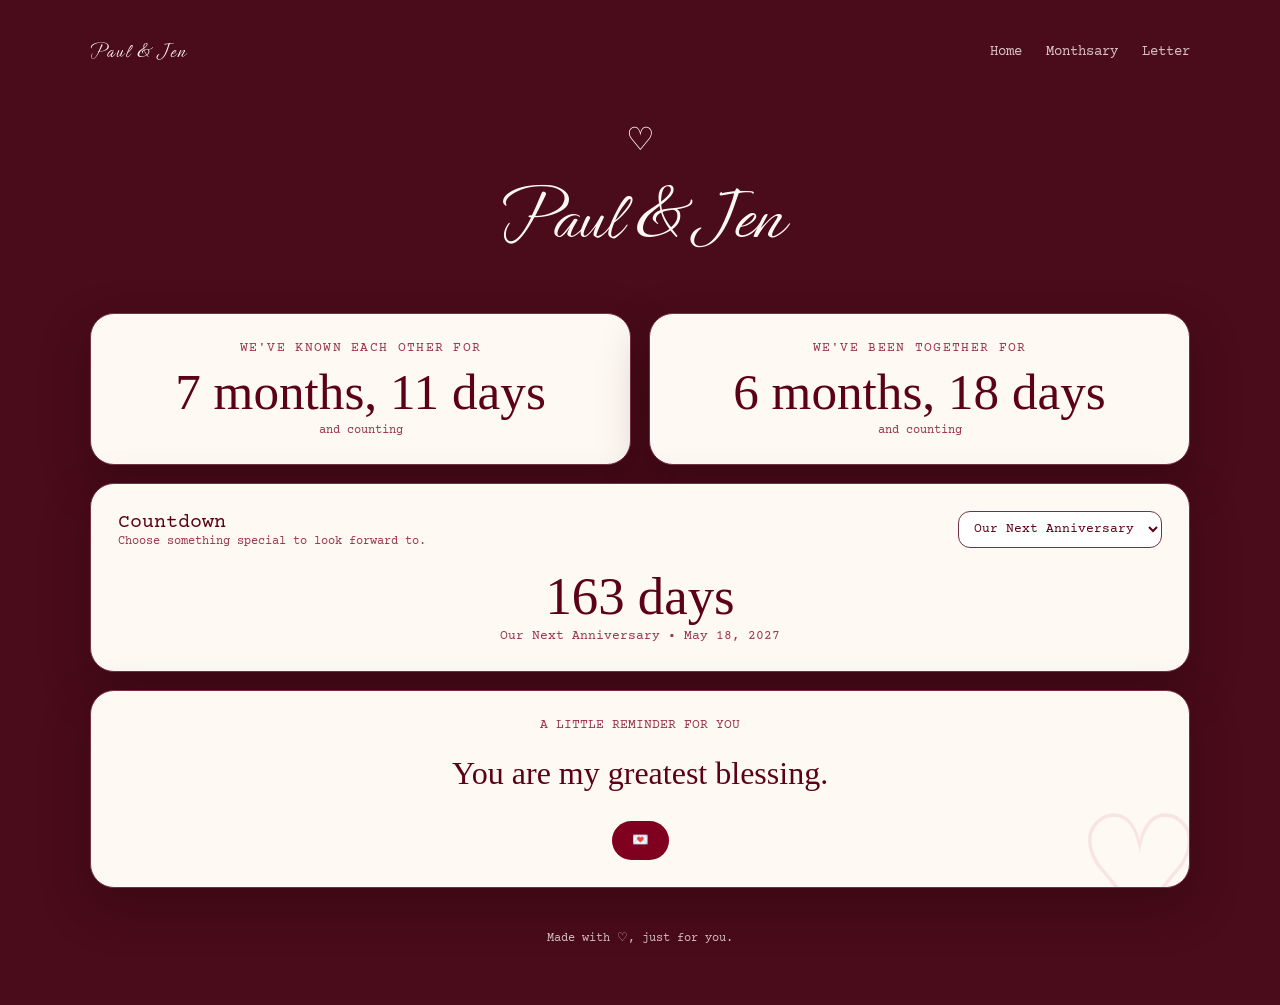
==== index.html @ 568841b8 "initial" ====
<!DOCTYPE html>
<html lang="en">
<head>
  <meta charset="UTF-8">
  <meta name="viewport" content="width=device-width, initial-scale=1.0">
  <title>Our Little World ♡</title>
  <link rel="stylesheet" href="css/styles.css">
  <link rel="preconnect" href="https://fonts.googleapis.com">
<link rel="preconnect" href="https://fonts.gstatic.com" crossorigin>
<link href="https://fonts.googleapis.com/css2?family=Courier+Prime:wght@400;700&family=Ephesis&display=swap" rel="stylesheet">
</head>

<body>
  <main class="page">
    <nav>
      <div class="logo">Paul & Jen</div>   
      <div class="nav-links">
        <a href="index.html">Home</a>
        <a href="monthsary.html">Monthsary</a>
        <a href="letter.html">Letter</a>
      </div>
    </nav>

    <section class="hero">
      <div class="heart">♡</div>
      <h1>Paul & Jen</h1>
    </section>

    <section class="counters">
      <div class="card counter-card">
        <div class="counter-label">We've known each other for</div>
        <div class="number" id="knownDuration">0 days</div>
        <div class="date-label">and counting</div>
    </div>

    <div class="card counter-card">
        <div class="counter-label">We've been together for</div>
        <div class="number" id="togetherDuration">0 days</div>
        <div class="date-label">and counting</div>
    </div>
    </section>

    <section class="card countdown">
      <div class="countdown-top">
        <div>
          <div class="section-title" style="margin:0;">Countdown</div>
          <div class="date-label">Choose something special to look forward to.</div>
        </div>
        <select id="countdownSelect"></select>
      </div>

      <div class="counter-card">
        <div class="countdown-number" id="countdownDays">0</div>
        <div class="countdown-event" id="countdownEvent"></div>
      </div>
    </section>

    <section class="card message-card">
      <div class="message-content">
        <div class="message-title">A LITTLE REMINDER FOR YOU</div>
        <p id="message"></p>
        <button onclick="newMessage()">💌</button>
      </div>
    </section>

    <footer>
      Made with ♡, just for you.
    </footer>
  </main>

  <script>
  /*
  ============================================
  PERSONALIZE THESE DATES
  ============================================
  Format: YYYY-MM-DD
  */

  const knownEachOtherDate = "2026-04-25";
  const relationshipStartDate = "2026-05-18";


  /*
  ============================================
  COUNTDOWN EVENTS
  ============================================
  */

  const countdownEvents = [
    {
      name: "Our Next Anniversary",
      date: "2027-05-18"
    },
    {
      name: "Our Next Monthsary",
      date: "2026-08-18"
    },
  ];


  /*
  ============================================
  YOUR PERSONAL MESSAGES
  ============================================
  */

  const messages = [
    "I'm so grateful I met you.",

    "I love you always.",

    "I will always choose you and I will always choose to love you.",

    "You are my greatest blessing.",

    "You make everything better.",

    "I love you just the way you are.",

    "I am always proud of you.",

    "Loving you is the easiest thing to do.",

    "You deserve all the good things this world has to offer."
  ];


  /*
  ============================================
  DATE FUNCTIONS
  ============================================
  */

  function parseDate(dateString) {

    const [year, month, day] =
      dateString.split("-").map(Number);

    return new Date(
      year,
      month - 1,
      day
    );
  }


  /*
  ============================================
  RELATIONSHIP DURATION
  ============================================
  */

  function calculateDuration(startDate) {

    const today = new Date();

    let years =
      today.getFullYear() -
      startDate.getFullYear();

    let months =
      today.getMonth() -
      startDate.getMonth();

    let days =
      today.getDate() -
      startDate.getDate();


    // Borrow days from previous month
    if (days < 0) {

      months--;

      const previousMonth =
        new Date(
          today.getFullYear(),
          today.getMonth(),
          0
        );

      days += previousMonth.getDate();
    }


    // Borrow a year
    if (months < 0) {

      years--;

      months += 12;
    }


    return {
      years,
      months,
      days
    };
  }


  function formatDuration(duration) {

    const parts = [];


    if (duration.years > 0) {

      parts.push(
        `${duration.years} ${
          duration.years === 1
            ? "year"
            : "years"
        }`
      );
    }


    if (duration.months > 0) {

      parts.push(
        `${duration.months} ${
          duration.months === 1
            ? "month"
            : "months"
        }`
      );
    }


    if (
      duration.days > 0 ||
      parts.length === 0
    ) {

      parts.push(
        `${duration.days} ${
          duration.days === 1
            ? "day"
            : "days"
        }`
      );
    }


    return parts.join(", ");
  }


  function updateRelationshipCounters() {

    const knownDuration =
      calculateDuration(
        parseDate(
          knownEachOtherDate
        )
      );


    const togetherDuration =
      calculateDuration(
        parseDate(
          relationshipStartDate
        )
      );


    document.getElementById(
      "knownDuration"
    ).textContent =
      formatDuration(
        knownDuration
      );


    document.getElementById(
      "togetherDuration"
    ).textContent =
      formatDuration(
        togetherDuration
      );
  }


  /*
  ============================================
  COUNTDOWN
  ============================================
  */

  function getDaysUntil(targetDate) {

    const now = new Date();

    // Remove time from today's date
    const today = new Date(
      now.getFullYear(),
      now.getMonth(),
      now.getDate()
    );


    const target = new Date(
      targetDate.getFullYear(),
      targetDate.getMonth(),
      targetDate.getDate()
    );


    const difference =
      target.getTime() -
      today.getTime();


    return Math.ceil(
      difference /
      (1000 * 60 * 60 * 24)
    );
  }


  function setupCountdowns() {

    const select =
      document.getElementById(
        "countdownSelect"
      );


    // Clear existing options
    select.innerHTML = "";


    countdownEvents.forEach(
      (event, index) => {

        const option =
          document.createElement(
            "option"
          );


        option.value = index;

        option.textContent =
          event.name;


        select.appendChild(
          option
        );
      }
    );


    select.addEventListener(
      "change",
      updateCountdown
    );


    updateCountdown();
  }


  function updateCountdown() {

    const select =
      document.getElementById(
        "countdownSelect"
      );


    const event =
      countdownEvents[
        Number(select.value)
      ];


    if (!event) return;


    const targetDate =
      parseDate(event.date);


    const days =
      getDaysUntil(targetDate);


    const countdownNumber =
      document.getElementById(
        "countdownDays"
      );


    const countdownEvent =
      document.getElementById(
        "countdownEvent"
      );


    if (days < 0) {

      countdownNumber.textContent =
        "Passed";


    } else if (days === 0) {

      countdownNumber.textContent =
        "Today ♡";


    } else {

      countdownNumber.textContent =
        `${days} ${
          days === 1
            ? "day"
            : "days"
        }`;
    }


    countdownEvent.textContent =
      `${event.name} • ${
        targetDate.toLocaleDateString(
          undefined,
          {
            year: "numeric",
            month: "long",
            day: "numeric"
          }
        )
      }`;
  }


  /*
  ============================================
  RANDOM MESSAGES
  ============================================
  */

  let lastMessageIndex = -1;


  function newMessage() {

    if (!messages.length) {

      document.getElementById(
        "message"
      ).textContent =
        "I love you. ♡";

      return;
    }


    let index;


    do {

      index =
        Math.floor(
          Math.random() *
          messages.length
        );

    } while (
      messages.length > 1 &&
      index === lastMessageIndex
    );


    lastMessageIndex = index;


    document.getElementById(
      "message"
    ).textContent =
      messages[index];
  }


  /*
  ============================================
  INITIALIZE EVERYTHING
  ============================================
  */

  updateRelationshipCounters();

  setupCountdowns();

  // IMPORTANT:
  // Show a message immediately when page loads
  newMessage();


  /*
  ============================================
  AUTO UPDATE
  ============================================
  */

  setInterval(
    function () {

      updateRelationshipCounters();

      updateCountdown();

    },
    60000
  );

</script>
</body>
</html>
---- css/styles.css ----
:root {
    /* =========================================
       MAIN BACKGROUND
       ========================================= */

    --bg: #4A0B1A;
    --bg-dark: #320711;


    /* =========================================
       CARDS / CONTENT
       ========================================= */

    --card: #FFF9F3;
    --card-dark: #F1E6DE;


    /* =========================================
       TEXT
       ========================================= */

    --text: #FFF9F3;
    --text-dark: #32191E;

    --muted: #D8C2C4;
    --muted-dark: #765A60;


    /* =========================================
       BURGUNDY
       ========================================= */

    --accent: #800020;
    --accent-dark: #5C0017;
    --accent-light: #9A344C;


    /* =========================================
       SUBTLE ROMANTIC ACCENTS
       ========================================= */

    --soft: #641326;
    --rose: #B9878D;
    --cream: #FFF9F3;
    --wine-soft: #7A2438;


    /* =========================================
       BORDERS
       ========================================= */

    --border: #743044;
    --border-dark: #8B4657;
    --border-light: #E0D0C8;


    /* =========================================
       SHADOW
       ========================================= */

    --shadow:
        0 18px 50px rgba(25, 0, 8, 0.30);
}

    * { box-sizing: border-box; }

    body {
      margin: 0;
      min-height: 100vh;
      font-family: Georgia, "Times New Roman", serif;
      color: var(--text);
      background:

        var(--bg);
    }

    .page {
      width: min(1100px, 92%);
      margin: auto;
      padding: 38px 0 60px;
    }

    nav {
      display: flex;
      align-items: center;
      justify-content: space-between;
      margin-bottom: 55px;
    }

    .logo {
      font-size: 1.3rem;
      letter-spacing: 2px;
      font-family: "Ephesis", cursive;
    }

    .nav-links {
      display: flex;
      gap: 24px;
      font-family: "Courier Prime", monospace;
      font-size: .88rem;
    }

    .nav-links a {
      color: var(--muted);
      text-decoration: none;
    }

    .hero {
      text-align: center;
      margin-bottom: 45px;
    }

    .heart {
      font-size: 2rem;
      animation: float 3s ease-in-out infinite;
    }

    @keyframes float {
      50% { transform: translateY(-7px); }
    }

    h1 {
    
      font-size: clamp(2.4rem, 6vw, 5rem);
      font-weight: normal;
      margin: 10px 0;
      font-family: "Ephesis", cursive;
    }

    .subtitle {
      color: var(--accent-light);
      font-family: "Courier Prime", monospace;
      font-size: .95rem;
    }

    .section-title {
        color: var(--accent-dark);
      font-size: 1.25rem;
      margin: 0 0 15px;
      font-family: "Courier Prime", monospace;
    }

    .counters {
      display: grid;
      grid-template-columns: repeat(2, 1fr);
      gap: 18px;
    }

    .card {
      background: var(--card);
      border: 1px solid var(--border);
      border-radius: 24px;
      padding: 27px;
      box-shadow: var(--shadow);
      backdrop-filter: blur(8px);
    }

    .counter-card {
      text-align: center;
    }

    .counter-icon {
      font-size: 1.4rem;
      margin-bottom: 8px;
    }

    .counter-label {
      color: var(--accent-light);
      font-family: "Courier Prime", monospace;
      font-size: .82rem;
      text-transform: uppercase;
      letter-spacing: 1.3px;
    }

    .number {
      font-size: clamp(2rem, 4vw, 3.8rem);
      margin: 7px 0 2px;
      color: var(--accent-dark);
    }

    .date-label {
      color: var(--accent-light);
      font-family: "Courier Prime", monospace;
      font-size: .78rem;
    }

    .countdown {
      margin-top: 18px;
    }

    .countdown-top {
      display: flex;
      align-items: center;
      justify-content: space-between;
      gap: 12px;
    }

    select, input {
      border: 1px solid var(--border);
      border-radius: 12px;
      background: white;
      color: var(--accent-dark);
      padding: 9px 11px;
      font-family: "Courier Prime", monospace;
      outline: none;
    }

    .countdown-number {
      font-size: 3.3rem;
      color: var(--accent-dark);
      margin: 18px 0 2px;
    }

    .countdown-event {
      font-family: "Courier Prime", monospace;
      color: var(--accent-light);
      font-size: .84rem;
    }

    .message-card {
      margin-top: 18px;
      text-align: center;
      position: relative;
      overflow: hidden;
    }

    .message-card::before {
      content: "♡";
      position: absolute;
      font-size: 9rem;
      color: #f9e4e4;
      right: -15px;
      bottom: -65px;
      z-index: 0;
    }

    .message-content { position: relative; z-index: 1; }

    .message-title {
      font-size: .82rem;
      margin-bottom: 13px;
      color: var(--accent-light);
      font-family: "Courier Prime", monospace;
    }

    #message {
      max-width: 720px;
      margin: auto;
      line-height: 1.8;
      font-size: 2rem;
      min-height: 55px;
      color: var(--accent-dark);
      font-family: Georgia, "Times New Roman", serif;
    }

    button {
      margin-top: 18px;
      border: 0;
      border-radius: 999px;
      padding: 11px 20px;
      background: var(--accent);
      color: white;
      cursor: pointer;
      font-family: "Courier Prime", monospace;
      transition: .2s ease;
    }

    button:hover {
      background: var(--muted);
      transform: translateY(-1px);
    }

    .coming-soon {
      margin-top: 18px;
      display: grid;
      grid-template-columns: 1fr 1fr;
      gap: 18px;
    }

    .feature {
      min-height: 180px;
      display: flex;
      flex-direction: column;
      justify-content: center;
      text-align: center;
    }

    .feature-icon {
      font-size: 2rem;
      margin-bottom: 9px;
    }

    .feature h3 {
      margin: 4px 0 8px;
      font-size: 1.25rem;
      font-weight: normal;
    }

    .feature p {
      margin: 0 auto;
      max-width: 330px;
      color: var(--accent-dark);
      line-height: 1.55;
      font-family: "Courier Prime", monospace;
      font-size: .82rem;
    }

    .badge {
      display: inline-block;
      margin: 13px auto 0;
      padding: 5px 10px;
      border-radius: 999px;
      background: var(--soft);
      color: var(--accent-dark);
      font-family: "Courier Prime", monospace;
      font-size: .7rem;
      text-transform: uppercase;
      letter-spacing: .8px;
    }

    footer {
      text-align: center;
      color: var(--muted);
      font-family: "Courier Prime", monospace;
      font-size: .75rem;
      margin-top: 42px;
    }

    @media (max-width: 700px) {
      nav { margin-bottom: 38px; }
      .nav-links { gap: 12px; font-size: .75rem; }
      .counters, .coming-soon { grid-template-columns: 1fr; }
      .card { padding: 22px; }
      .countdown-top { flex-direction: column; align-items: stretch; }
    }
    
    /* =========================================
   MONTHSARY PAGE
   ========================================= */

.monthsary-page {
    width: min(1100px, 92%);
    margin: auto;
    padding: 38px 0 60px;
}


/* =========================================
   HEADER
   ========================================= */

.monthsary-header {
    text-align: center;
    margin: 45px 0 55px;
}

.header-heart {
    font-size: 2rem;
    color: #800020;
    margin-bottom: 8px;
}

.monthsary-header h1 {
    font-size: clamp(2.4rem, 6vw, 5rem);
    font-weight: normal;
    margin: 0 0 12px;
    font-family: "Ephesis", cursive;
}

.monthsary-header p {
    color: var(--muted);
    font-family: "Courier Prime", monospace;
    font-size: .9rem;
}

.months-together {
    display: inline-block;

    margin-top: 18px;

    padding: 9px 16px;

    background: #f3dfe4;

    border-radius: 999px;

    color: #800020;

    font-family: "Courier Prime", monospace;

    font-size: .8rem;
}


/* =========================================
   ARCHIVE
   ========================================= */

.archive-heading {
    text-align: center;
    margin-bottom: 25px;
}

.archive-heading h2 {
    margin: 0 0 6px;
    font-size: 1.5rem;
    font-weight: normal;
    font-family: "Courier Prime", monospace;
}

.archive-heading p {
    margin: 0;

    color: var(--muted);

    font-family: "Courier Prime", monospace;

    font-size: .8rem;
}


/* =========================================
   MONTHSARY GRID
   ========================================= */

.monthsary-grid {

    display: grid;

    grid-template-columns:
        repeat(3, 1fr);

    gap: 20px;
}


/* =========================================
   PHOTO-FIRST MONTHSARY GRID
   ========================================= */

.monthsary-grid {
    display: grid;
    grid-template-columns: repeat(3, 1fr);
    gap: 18px;
}

.month-card {
    position: relative;
    aspect-ratio: 1 / 1;

    border: none;
    border-radius: 22px;

    overflow: hidden;

    cursor: pointer;

    background: #f3dfe4;

    box-shadow:
        0 15px 40px rgba(128, 0, 32, .10);

    transition:
        transform .25s ease,
        box-shadow .25s ease;
}

.month-card:hover {
    transform: translateY(-4px);

    box-shadow:
        0 20px 45px rgba(128, 0, 32, .16);
}


/* Photo */

.month-thumbnail {
    position: absolute;

    inset: 0;

    width: 100%;
    height: 100%;

    background: #f3dfe4;
}

.month-thumbnail img,
.month-thumbnail video {
    width: 100%;
    height: 100%;
    object-fit: cover;

    transition: transform .4s ease;
}

.month-card:hover .month-thumbnail img,
.month-card:hover .month-thumbnail video {
    transform: scale(1.05);
}
.month-card:hover
.month-thumbnail img {
    transform: scale(1.05);
}


/* Dark gradient at bottom */

.month-card::after {
    content: "";

    position: absolute;

    left: 0;
    right: 0;
    bottom: 0;

    height: 55%;

    background:
        linear-gradient(
            to top,
            rgba(0, 0, 0, .65),
            rgba(0, 0, 0, 0)
        );

    pointer-events: none;
}


/* Text over image */

.month-card-info {
    position: absolute;

    z-index: 2;

    left: 18px;
    right: 18px;
    bottom: 16px;

    padding: 0;

    color: white;
    font-family: "Courier Prime", monospace;
}

.month-number {
    color: rgba(255,255,255,.85);

    font-family: "Courier Prime", monospace;

    font-size: .68rem;

    text-transform: uppercase;

    letter-spacing: 1.4px;
}

.month-card h3 {
    margin: 4px 0 3px;

    color: white;

    font-size: 1.8rem;

    font-weight: normal;
    font-family: "Ephesis", cursive
}

.month-card-date {
    color: rgba(255,255,255,.78);

    font-family: "Courier Prime", monospace;

    font-size: .68rem;
}


/* =========================================
   MOBILE GRID
   ========================================= */

@media (max-width: 700px) {

    .monthsary-grid {
        grid-template-columns: repeat(2, 1fr);

        gap: 10px;
    }

    .month-card {
        border-radius: 16px;
    }

    .month-card-info {
        left: 12px;
        right: 12px;
        bottom: 12px;
    }

    .month-card h3 {
        font-size: .88rem;
    }

    .month-number {
        font-size: .58rem;
    }

    .month-card-date {
        font-size: .58rem;
    }
}


/* Very small screens */

@media (max-width: 360px) {

    .monthsary-grid {
        grid-template-columns: 1fr;
    }

}
/* =========================================
   VIEWER
   ========================================= */

.viewer-view {

    max-width: 850px;

    margin: auto;

}


.hidden {

    display: none !important;

}


.back-button {

    border: none;

    background: var(--muted);

    color: var(--accent-dark);

    font-family: "Courier Prime", monospace;

    cursor: pointer;

    padding: 10px 10px;

    font-size: .82rem;

}


.viewer {

    text-align: center;

    margin-top: 20px;

}


.viewer-info {

    margin-bottom: 25px;
    

}


.viewer-month {

    color: var(--muted);

    font-family: "Courier Prime", monospace;

    font-size: .7rem;

    letter-spacing: 1.5px;

    text-transform: uppercase;

}


.viewer-info h2 {

    font-size: clamp(
        1.7rem,
        5vw,
        2.5rem
    );

    font-weight: normal;

    margin: 7px 0;
    font-family: "Ephesis", cursive;

}


.viewer-date {

    color: var(--muted);

    font-family: "Courier Prime", monospace;

    font-size: .8rem;

}

/* =========================================
   LETTER / IMAGE
   ========================================= */

.photo-viewer > img#viewerPhoto {
    display: block;

    width: 100%;
    height: auto;

    /*
       Don't crop the letter.
    */
    object-fit: contain;

    /*
       Important:
       The image determines its own height.
    */
    max-height: none;

    background: var(--muted );

    user-select: none;

    -webkit-user-select: none;

    -webkit-user-drag: none;
}

/* =========================================
   PHOTO VIEWER
   ========================================= */


.photo-viewer {
    position: relative;

    width: 100%;
    max-width: 900px;

    margin: 0 auto;

    display: flex;
    align-items: center;
    justify-content: center;

    background: var(--card);

    border-radius: 20px;

    overflow: hidden;

    box-shadow:
        0 18px 50px rgba(20, 0, 8, 0.20);
}



.photo-viewer img,
.photo-viewer video {
    display: block;

    width: 100%;

    aspect-ratio: 4 / 3;

    object-fit: contain;

    background: #f7ecee;

    user-select: none;

    -webkit-user-drag: none;
}


/* Photo navigation buttons */


.photo-arrow {
    position: absolute;

    top: 50%;

    transform: translateY(-50%);

    z-index: 20;

    width: 44px;
    height: 44px;

    display: flex;
    align-items: center;
    justify-content: center;

    padding: 0;

    border: none;

    border-radius: 50%;

    background: rgba(255, 248, 242, 0.94);

    color: var(--accent);

    font-size: 30px;

    line-height: 1;

    cursor: pointer;

    box-shadow:
        0 6px 20px rgba(20, 0, 8, 0.18);

    transition:
        transform 0.2s ease,
        background 0.2s ease;
}


.photo-arrow.left {
    left: 14px;
}


.photo-arrow.right {
    right: 14px;
}


.photo-arrow:hover {
    transform:
        translateY(-50%)
        scale(1.08);

    background: #ffffff;
}


/* =========================================
   PHOTO DOTS
   ========================================= */

.photo-dots {

    display: flex;

    justify-content: center;

    gap: 7px;

    margin-top: 16px;

}


.photo-dot {

    width: 6px;

    height: 6px;

    border-radius: 50%;

    background: #d9b8c0;

    transition: .2s ease;

}


.photo-dot.active {

    width: 18px;

    border-radius: 999px;

    background: #800020;

}


/* =========================================
   MESSAGE
   ========================================= */

.viewer-message {

    max-width: 600px;

    margin: 35px auto;

    padding: 25px;

    position: relative;

    background: rgba(255,255,255,.7);

    border: 1px solid var(--border);

    border-radius: 20px;

}


.quote-mark {

    font-size: 3rem;

    line-height: .5;

    color: #800020;

}


.viewer-message p {

    margin: 12px 0 0;

    color: var(--accent-dark);

    line-height: 1.8;

    font-size: 1rem;
    font-family: 'Courier New', Courier, monospace;

}


/* =========================================
   MONTH NAVIGATION
   ========================================= */

.month-navigation {
    display: grid;

    grid-template-columns: 1fr auto 1fr;

    align-items: center;

    gap: 15px;

    max-width: 720px;

    margin: 30px auto 0;
}


.month-nav-button {
    display: flex;

    align-items: center;

    gap: 8px;

    margin: 0;

    padding: 10px 14px;

    background: transparent;

    color: var(--muted);

    border: 1px solid #e8cbd2;

    border-radius: 999px;

    font-family: "Courier Prime", monospace;

    font-size: .75rem;

    cursor: pointer;

    transition: .2s ease;
}


.month-nav-button:first-child {
    justify-self: start;
}


.month-nav-button:last-child {
    justify-self: end;
}


.month-nav-button:hover:not(:disabled) {
    background: #f3dfe4;
    color: var(--accent-dark);
    transform: translateY(-1px);
}


.month-nav-button:disabled {
    opacity: .35;
    color: var(--muted);
    cursor: not-allowed;
}


.nav-arrow {
    font-size: 1rem;
}


.month-position {
    color: var(--muted);

    font-family: "Courier Prime", monospace;

    font-size: .72rem;

    white-space: nowrap;
}


/* =========================================
   MOBILE
   ========================================= */

@media (max-width: 500px) {

    .month-navigation {
        grid-template-columns: 1fr 1fr;

        grid-template-areas:
            "position position"
            "previous next";

        gap: 12px;

        margin-top: 25px;
    }


    .month-position {
        grid-area: position;

        text-align: center;

        margin-bottom: 3px;
    }


    .month-nav-button:first-child {
        grid-area: previous;

        justify-self: stretch;

        justify-content: center;
    }


    .month-nav-button:last-child {
        grid-area: next;

        justify-self: stretch;

        justify-content: center;
    }

}


/* =========================================
   MOBILE
   ========================================= */

@media (max-width: 700px) {
    @media (max-width: 700px) {

    .photo-viewer {
        width: 100%;

        border-radius: 14px;
    }


    .photo-viewer > img#viewerPhoto {
        width: 100%;
        height: auto;

        /*
           No forced 4:5 ratio.
           A letter can be as tall as necessary.
        */
    }


    .memory-video video {
        width: 100%;
        height: auto;

        max-height: 75vh;
    }


    .photo-arrow {
        width: 36px;
        height: 36px;

        font-size: 25px;
    }


    .photo-arrow.left {
        left: 8px;
    }


    .photo-arrow.right {
        right: 8px;
    }

}
    .monthsary-page {

        width: 90%;

        padding-top:
            max(25px, env(safe-area-inset-top));

        padding-bottom:
            max(45px, env(safe-area-inset-bottom));

    }


    .navbar {

        margin-bottom: 30px;

    }


    .monthsary-header {

        margin:
            30px 0 40px;

    }


    .monthsary-grid {

        grid-template-columns:
            repeat(2, 1fr);

        gap: 12px;

    }


    .month-card {

        border-radius: 17px;

    }


    .month-card-info {

        padding: 13px;

    }


    .month-card h3 {

        font-size: .95rem;

    }


    .month-card-date {

        font-size: .65rem;

    }


    .photo-viewer {
    position: relative;

    width: 100%;

    max-width: 720px;

    margin: 0 auto;

    border-radius: 25px;

    overflow: hidden;

    background: #f7ecee;

    box-shadow:
        0 20px 60px rgba(128, 0, 32, .12);

    touch-action: pan-y;

    display: flex;
    align-items: center;
    justify-content: center;
}


.photo-viewer img,
.photo-viewer video {
    display: block;

    width: 100%;

    aspect-ratio: 4 / 3;

    object-fit: contain;

    background: #f7ecee;

    user-select: none;

    -webkit-user-drag: none;

    pointer-events: none;
}


    .photo-arrow {

        width: 38px;

        height: 38px;

    }


    .viewer-message {

        padding: 20px;

        margin:
            25px auto;

    }


    .month-navigation {

        gap: 10px;

    }


    .month-navigation button {

        padding:
            10px 13px;

        font-size: .72rem;

    }

}


/* Very small phones */

@media (max-width: 380px) {

    .monthsary-grid {

        grid-template-columns: 1fr;

    }

}

/* =========================================
   PERSONAL MEMORY VIDEO PLAYER
   ========================================= */

.memory-video {
    position: relative;

    width: 100%;

    overflow: hidden;

    background: var(--bg-dark);

    display: flex;
    align-items: center;
    justify-content: center;
}


.memory-video video {
    display: block;

    width: 100%;
    height: auto;

    max-height: 80vh;

    object-fit: contain;

    background: var(--bg-dark);
}

/* =========================================
   CENTER PLAY BUTTON
   ========================================= */

.memory-play-button {

    position: absolute;

    top: 50%;
    left: 50%;

    transform:
        translate(-50%, -50%);

    width: 68px;
    height: 68px;

    display: flex;

    align-items: center;
    justify-content: center;

    padding: 0 0 0 4px;

    border: none;

    border-radius: 50%;

    background:
        rgba(255, 255, 255, .94);

    color: #800020;

    font-size: 1.45rem;

    line-height: 1;

    cursor: pointer;

    box-shadow:
        0 8px 30px
        rgba(128, 0, 32, .22);

    transition:
        transform .25s ease,
        opacity .25s ease;

    z-index: 10;
}


.memory-play-button:hover {

    transform:
        translate(-50%, -50%)
        scale(1.08);

}


.memory-play-button.hidden {

    opacity: 0;

    pointer-events: none;

}



/* =========================================
   VIDEO OVERLAY
   ========================================= */

.memory-video-overlay {

    position: absolute;

    left: 0;
    right: 0;
    bottom: 0;

    padding:
        45px 18px 15px;

    background:
        linear-gradient(
            to top,
            rgba(128, 0, 32, .45),
            rgba(128, 0, 32, 0)
        );

    z-index: 8;

    opacity: 0;

    transition:
        opacity .25s ease;
}


.memory-video:hover
.memory-video-overlay,

.memory-video.show-controls
.memory-video-overlay {

    opacity: 1;

}


/* =========================================
   PROGRESS BAR
   ========================================= */

.memory-progress {

    width: 100%;

    height: 4px;

    margin-bottom: 10px;

    appearance: none;

    -webkit-appearance: none;

    background:
        rgba(255, 255, 255, .4);

    border-radius: 999px;

    cursor: pointer;
}


.memory-progress::-webkit-slider-thumb {

    appearance: none;

    -webkit-appearance: none;

    width: 12px;
    height: 12px;

    border: none;

    border-radius: 50%;

    background: white;

    cursor: pointer;
}


.memory-progress::-moz-range-thumb {

    width: 12px;
    height: 12px;

    border: none;

    border-radius: 50%;

    background: white;

    cursor: pointer;
}


/* =========================================
   CONTROL ROW
   ========================================= */


.memory-controls {

    display: flex;

    align-items: center;

    justify-content: space-between;
}


.memory-control-left,
.memory-control-right {

    display: flex;

    align-items: center;

    gap: 12px;
}


.memory-control-button {

    width: 30px;
    height: 30px;

    display: flex;

    align-items: center;
    justify-content: center;

    padding: 0;

    border: none;

    background: transparent;

    color: white;

    font-size: 1rem;

    line-height: 1;

    cursor: pointer;
}


.memory-time {

    color: white;

    font-family: "Courier Prime", monospace;

    font-size: .68rem;
}



/* =========================================
   MEMORY LABEL
   ========================================= */

.memory-label {

    position: absolute;

    top: 15px;
    left: 16px;

    z-index: 5;

    padding:
        6px 11px;

    border-radius: 999px;

    background:
        rgba(255, 255, 255, .88);

    color: #800020;

    font-family: "Courier Prime", monospace;

    font-size: .65rem;

    letter-spacing: .5px;

    backdrop-filter: blur(8px);

    -webkit-backdrop-filter: blur(8px);
}


/* =========================================
   MOBILE
   ========================================= */

@media (max-width: 700px) {

      .photo-arrow {

        width: 36px;
        height: 36px;

        font-size: 25px;

    }


    .photo-arrow.left {

        left: 9px;

    }


    .photo-arrow.right {

        right: 9px;

    }


    .memory-video video {

        aspect-ratio: 4 / 5;

    }


    .memory-play-button {

        width: 58px;
        height: 58px;

        font-size: 1.3rem;

    }


    .memory-video-overlay {

        opacity: 1;

        padding:
            40px 13px 11px;

    }


    .memory-control-left,
    .memory-control-right {

        gap: 7px;

    }


    .memory-control-button {

        width: 28px;
        height: 28px;

    }


    .memory-label {

        top: 11px;
        left: 11px;

        font-size: .6rem;

    }

}
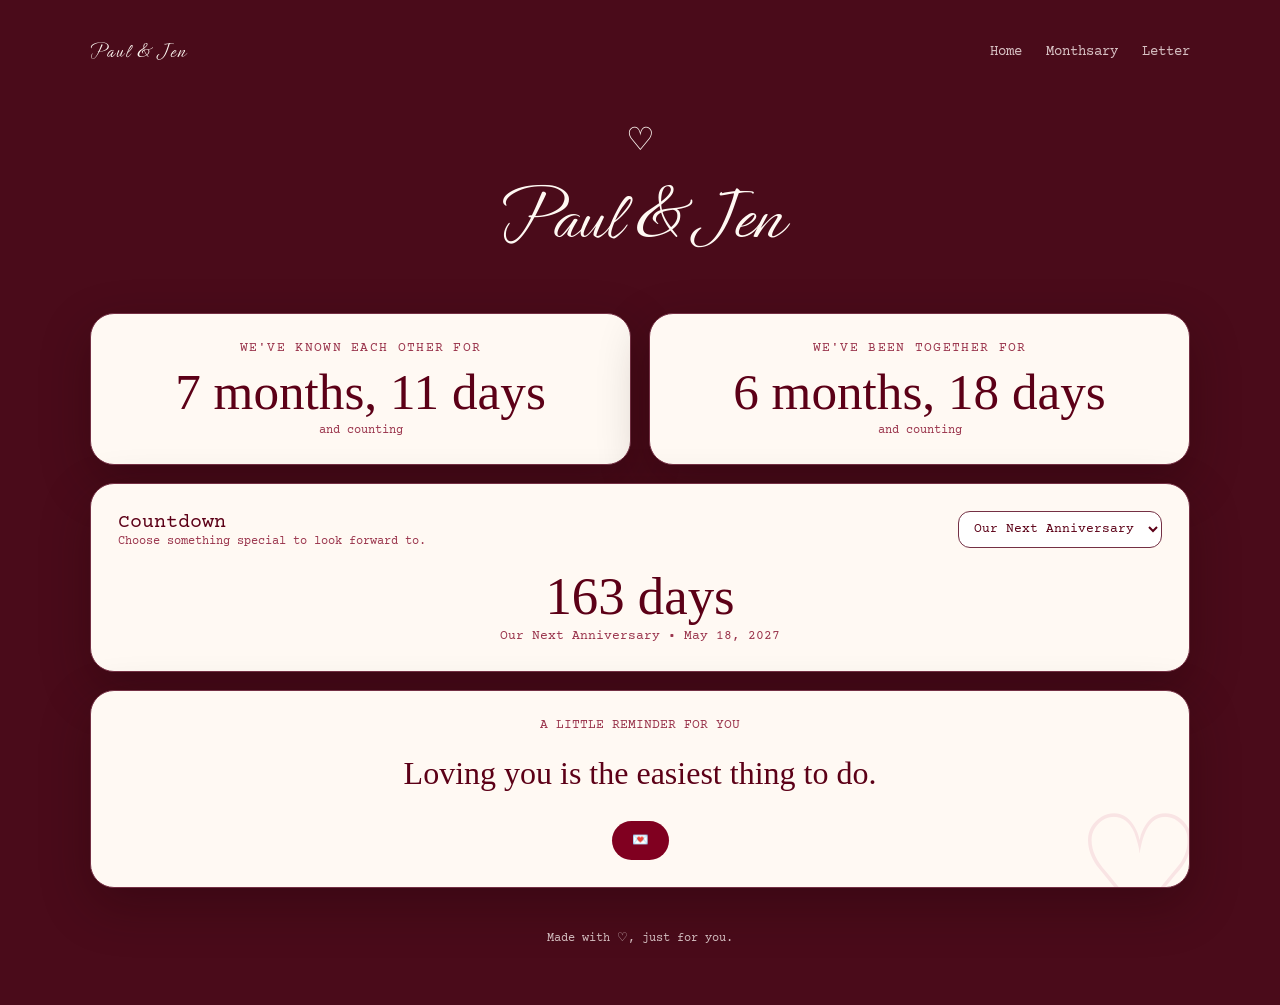
==== commit b83f3b7d: "fix title" ====
--- a/index.html
+++ b/index.html
@@ -3,7 +3,7 @@
 <head>
   <meta charset="UTF-8">
   <meta name="viewport" content="width=device-width, initial-scale=1.0">
-  <title>Our Little World ♡</title>
+  <title>Paul & Jen ♡</title>
   <link rel="stylesheet" href="css/styles.css">
   <link rel="preconnect" href="https://fonts.googleapis.com">
 <link rel="preconnect" href="https://fonts.gstatic.com" crossorigin>
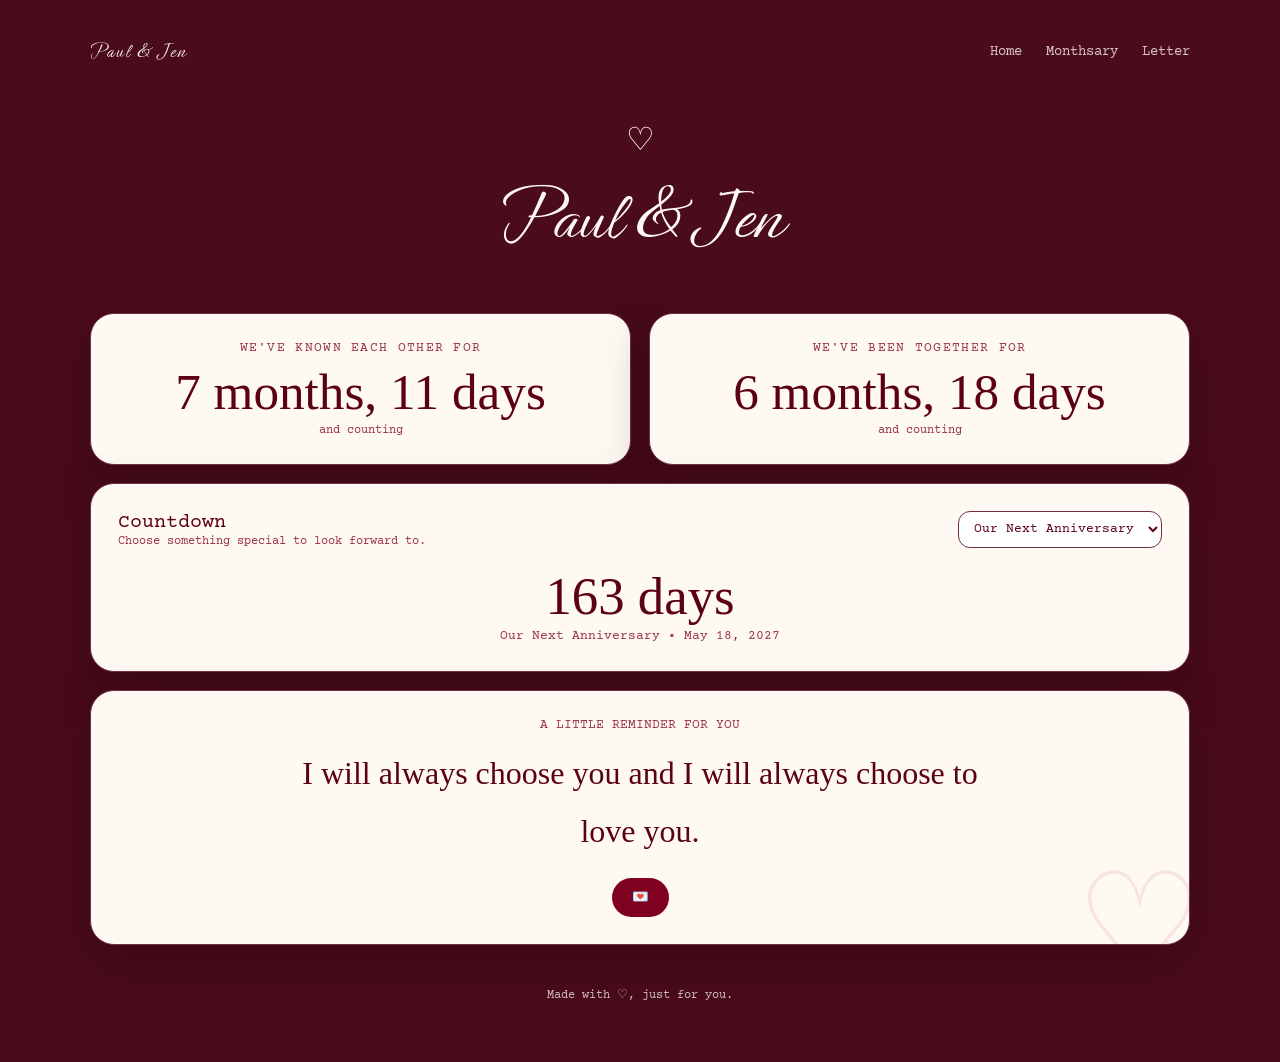
==== commit 005313e7: "monthsary" ====
--- a/index.html
+++ b/index.html
@@ -93,7 +93,7 @@
     },
     {
       name: "Our Next Monthsary",
-      date: "2026-08-18"
+      date: "2026-09-18"
     },
   ];
 
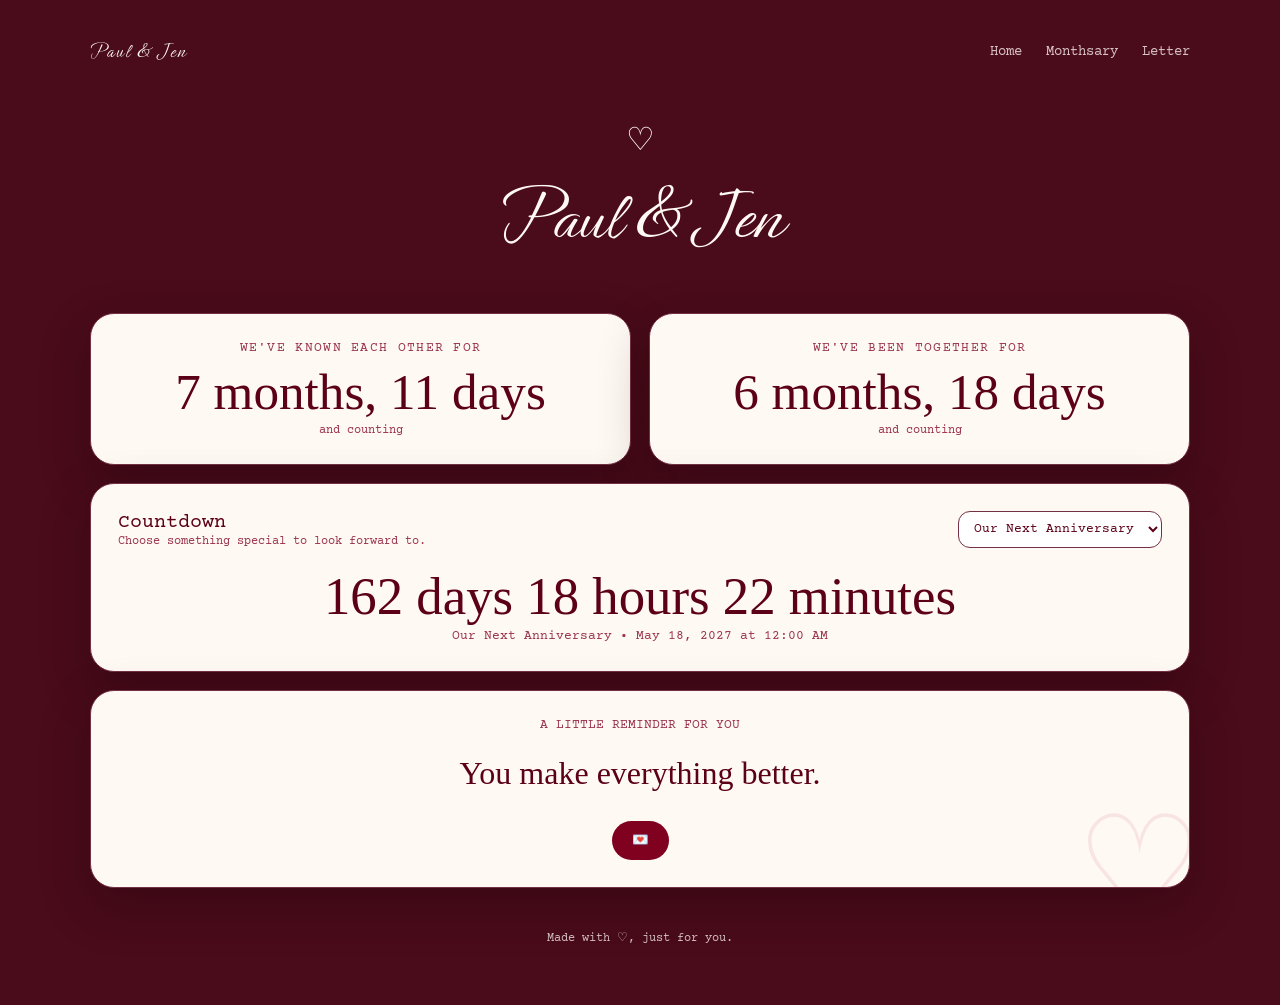
==== commit 6404b1a7: "add bebetime :P" ====
--- a/index.html
+++ b/index.html
@@ -6,14 +6,16 @@
   <title>Paul & Jen ♡</title>
   <link rel="stylesheet" href="css/styles.css">
   <link rel="preconnect" href="https://fonts.googleapis.com">
-<link rel="preconnect" href="https://fonts.gstatic.com" crossorigin>
-<link href="https://fonts.googleapis.com/css2?family=Courier+Prime:wght@400;700&family=Ephesis&display=swap" rel="stylesheet">
+  <link rel="preconnect" href="https://fonts.gstatic.com" crossorigin>
+  <link href="https://fonts.googleapis.com/css2?family=Courier+Prime:wght@400;700&family=Ephesis&display=swap" rel="stylesheet">
 </head>
 
 <body>
   <main class="page">
+
     <nav>
-      <div class="logo">Paul & Jen</div>   
+      <div class="logo">Paul & Jen</div>
+
       <div class="nav-links">
         <a href="index.html">Home</a>
         <a href="monthsary.html">Monthsary</a>
@@ -21,54 +23,132 @@
       </div>
     </nav>
 
+
     <section class="hero">
+
       <div class="heart">♡</div>
+
       <h1>Paul & Jen</h1>
+
     </section>
 
+
     <section class="counters">
+
       <div class="card counter-card">
-        <div class="counter-label">We've known each other for</div>
-        <div class="number" id="knownDuration">0 days</div>
-        <div class="date-label">and counting</div>
-    </div>
-
-    <div class="card counter-card">
-        <div class="counter-label">We've been together for</div>
-        <div class="number" id="togetherDuration">0 days</div>
-        <div class="date-label">and counting</div>
-    </div>
+
+        <div class="counter-label">
+          We've known each other for
+        </div>
+
+        <div
+          class="number"
+          id="knownDuration"
+        >
+          0 days
+        </div>
+
+        <div class="date-label">
+          and counting
+        </div>
+
+      </div>
+
+
+      <div class="card counter-card">
+
+        <div class="counter-label">
+          We've been together for
+        </div>
+
+        <div
+          class="number"
+          id="togetherDuration"
+        >
+          0 days
+        </div>
+
+        <div class="date-label">
+          and counting
+        </div>
+
+      </div>
+
     </section>
 
+
     <section class="card countdown">
+
       <div class="countdown-top">
+
         <div>
-          <div class="section-title" style="margin:0;">Countdown</div>
-          <div class="date-label">Choose something special to look forward to.</div>
+
+          <div
+            class="section-title"
+            style="margin:0;"
+          >
+            Countdown
+          </div>
+
+          <div class="date-label">
+            Choose something special to look forward to.
+          </div>
+
         </div>
+
+
         <select id="countdownSelect"></select>
+
       </div>
 
+
       <div class="counter-card">
-        <div class="countdown-number" id="countdownDays">0</div>
-        <div class="countdown-event" id="countdownEvent"></div>
+
+        <div
+          class="countdown-number"
+          id="countdownDays"
+        >
+          0
+        </div>
+
+        <div
+          class="countdown-event"
+          id="countdownEvent"
+        ></div>
+
       </div>
+
     </section>
 
+
     <section class="card message-card">
+
       <div class="message-content">
-        <div class="message-title">A LITTLE REMINDER FOR YOU</div>
+
+        <div class="message-title">
+          A LITTLE REMINDER FOR YOU
+        </div>
+
         <p id="message"></p>
-        <button onclick="newMessage()">💌</button>
+
+        <button onclick="newMessage()">
+          💌
+        </button>
+
       </div>
+
     </section>
+
 
     <footer>
       Made with ♡, just for you.
     </footer>
+
   </main>
 
+
   <script>
+
   /*
   ============================================
   PERSONALIZE THESE DATES
@@ -77,6 +157,7 @@
   */
 
   const knownEachOtherDate = "2026-04-25";
+
   const relationshipStartDate = "2026-05-18";
 
 
@@ -84,17 +165,42 @@
   ============================================
   COUNTDOWN EVENTS
   ============================================
+
+  DATE:
+  YYYY-MM-DD
+
+  TIME:
+  24-hour format HH:MM
+
+  Examples:
+
+  19:00 = 7:00 PM
+  20:30 = 8:30 PM
+  00:00 = midnight
+
+  ============================================
   */
 
   const countdownEvents = [
+
     {
       name: "Our Next Anniversary",
-      date: "2027-05-18"
+      date: "2027-05-18",
+      time: "00:00"
     },
+
     {
       name: "Our Next Monthsary",
-      date: "2026-09-18"
+      date: "2026-09-18",
+      time: "00:00"
     },
+
+    {
+      name: "BEBETIME",
+      date: "2026-08-28",
+      time: "06:00"
+    }
+
   ];
 
 
@@ -105,6 +211,7 @@
   */
 
   const messages = [
+
     "I'm so grateful I met you.",
 
     "I love you always.",
@@ -122,6 +229,7 @@
     "Loving you is the easiest thing to do.",
 
     "You deserve all the good things this world has to offer."
+
   ];
 
 
@@ -141,11 +249,47 @@
       month - 1,
       day
     );
+
   }
 
 
   /*
   ============================================
+  PARSE DATE + TIME
+  ============================================
+  */
+
+  function parseDateTime(
+    dateString,
+    timeString
+  ) {
+
+    const [year, month, day] =
+      dateString
+        .split("-")
+        .map(Number);
+
+
+    const [hours, minutes] =
+      timeString
+        .split(":")
+        .map(Number);
+
+
+    return new Date(
+      year,
+      month - 1,
+      day,
+      hours,
+      minutes,
+      0
+    );
+
+  }
+
+
+  /*
+  ============================================
   RELATIONSHIP DURATION
   ============================================
   */
@@ -153,21 +297,25 @@
   function calculateDuration(startDate) {
 
     const today = new Date();
+
 
     let years =
       today.getFullYear() -
       startDate.getFullYear();
 
+
     let months =
       today.getMonth() -
       startDate.getMonth();
 
+
     let days =
       today.getDate() -
       startDate.getDate();
 
 
     // Borrow days from previous month
+
     if (days < 0) {
 
       months--;
@@ -180,15 +328,18 @@
         );
 
       days += previousMonth.getDate();
+
     }
 
 
     // Borrow a year
+
     if (months < 0) {
 
       years--;
 
       months += 12;
+
     }
 
 
@@ -197,6 +348,7 @@
       months,
       days
     };
+
   }
 
 
@@ -214,6 +366,7 @@
             : "years"
         }`
       );
+
     }
 
 
@@ -226,6 +379,7 @@
             : "months"
         }`
       );
+
     }
 
 
@@ -241,10 +395,12 @@
             : "days"
         }`
       );
+
     }
 
 
     return parts.join(", ");
+
   }
 
 
@@ -280,6 +436,7 @@
       formatDuration(
         togetherDuration
       );
+
   }
 
 
@@ -289,34 +446,62 @@
   ============================================
   */
 
-  function getDaysUntil(targetDate) {
+  function getTimeUntil(targetDate) {
 
     const now = new Date();
 
-    // Remove time from today's date
-    const today = new Date(
-      now.getFullYear(),
-      now.getMonth(),
-      now.getDate()
-    );
-
-
-    const target = new Date(
-      targetDate.getFullYear(),
-      targetDate.getMonth(),
-      targetDate.getDate()
-    );
-
 
     const difference =
-      target.getTime() -
-      today.getTime();
-
-
-    return Math.ceil(
-      difference /
-      (1000 * 60 * 60 * 24)
-    );
+      targetDate.getTime() -
+      now.getTime();
+
+
+    if (difference <= 0) {
+
+      return {
+        total: difference,
+        days: 0,
+        hours: 0,
+        minutes: 0
+      };
+
+    }
+
+
+    const days =
+      Math.floor(
+        difference /
+        (1000 * 60 * 60 * 24)
+      );
+
+
+    const hours =
+      Math.floor(
+        (
+          difference %
+          (1000 * 60 * 60 * 24)
+        ) /
+        (1000 * 60 * 60)
+      );
+
+
+    const minutes =
+      Math.floor(
+        (
+          difference %
+          (1000 * 60 * 60)
+        ) /
+        (1000 * 60)
+      );
+
+
+    return {
+      total: difference,
+      days,
+      hours,
+      minutes
+    };
+
   }
 
 
@@ -329,6 +514,7 @@
 
 
     // Clear existing options
+
     select.innerHTML = "";
 
 
@@ -343,6 +529,7 @@
 
         option.value = index;
 
+
         option.textContent =
           event.name;
 
@@ -350,6 +537,7 @@
         select.appendChild(
           option
         );
+
       }
     );
 
@@ -361,6 +549,7 @@
 
 
     updateCountdown();
+
   }
 
 
@@ -381,12 +570,27 @@
     if (!event) return;
 
 
+    /*
+    Create the target date
+    using BOTH date and time.
+    */
+
     const targetDate =
-      parseDate(event.date);
-
-
-    const days =
-      getDaysUntil(targetDate);
+      parseDateTime(
+        event.date,
+        event.time
+      );
+
+
+    /*
+    Calculate days,
+    hours and minutes.
+    */
+
+    const countdown =
+      getTimeUntil(
+        targetDate
+      );
 
 
     const countdownNumber =
@@ -401,28 +605,89 @@
       );
 
 
-    if (days < 0) {
-
-      countdownNumber.textContent =
-        "Passed";
-
-
-    } else if (days === 0) {
+    /*
+    =========================================
+    DISPLAY COUNTDOWN
+    =========================================
+    */
+
+    if (countdown.total <= 0) {
 
       countdownNumber.textContent =
         "Today ♡";
 
-
-    } else {
+    }
+
+    else {
+
+      const parts = [];
+
+
+      /*
+      DAYS
+      */
+
+      if (countdown.days > 0) {
+
+        parts.push(
+          `${countdown.days} ${
+            countdown.days === 1
+              ? "day"
+              : "days"
+          }`
+        );
+
+      }
+
+
+      /*
+      HOURS
+      */
+
+      if (countdown.hours > 0) {
+
+        parts.push(
+          `${countdown.hours} ${
+            countdown.hours === 1
+              ? "hour"
+              : "hours"
+          }`
+        );
+
+      }
+
+
+      /*
+      MINUTES
+      */
+
+      if (
+        countdown.minutes > 0 ||
+        parts.length === 0
+      ) {
+
+        parts.push(
+          `${countdown.minutes} ${
+            countdown.minutes === 1
+              ? "minute"
+              : "minutes"
+          }`
+        );
+
+      }
+
 
       countdownNumber.textContent =
-        `${days} ${
-          days === 1
-            ? "day"
-            : "days"
-        }`;
-    }
-
+        parts.join(" ");
+
+    }
+
+
+    /*
+    =========================================
+    DISPLAY EVENT + DATE + TIME
+    =========================================
+    */
 
     countdownEvent.textContent =
       `${event.name} • ${
@@ -434,7 +699,16 @@
             day: "numeric"
           }
         )
+      } at ${
+        targetDate.toLocaleTimeString(
+          undefined,
+          {
+            hour: "numeric",
+            minute: "2-digit"
+          }
+        )
       }`;
+
   }
 
 
@@ -457,6 +731,7 @@
         "I love you. ♡";
 
       return;
+
     }
 
 
@@ -484,6 +759,7 @@
       "message"
     ).textContent =
       messages[index];
+
   }
 
 
@@ -496,9 +772,11 @@
   updateRelationshipCounters();
 
   setupCountdowns();
+
 
   // IMPORTANT:
   // Show a message immediately when page loads
+
   newMessage();
 
 
@@ -519,6 +797,7 @@
     60000
   );
 
-</script>
+  </script>
+
 </body>
 </html>
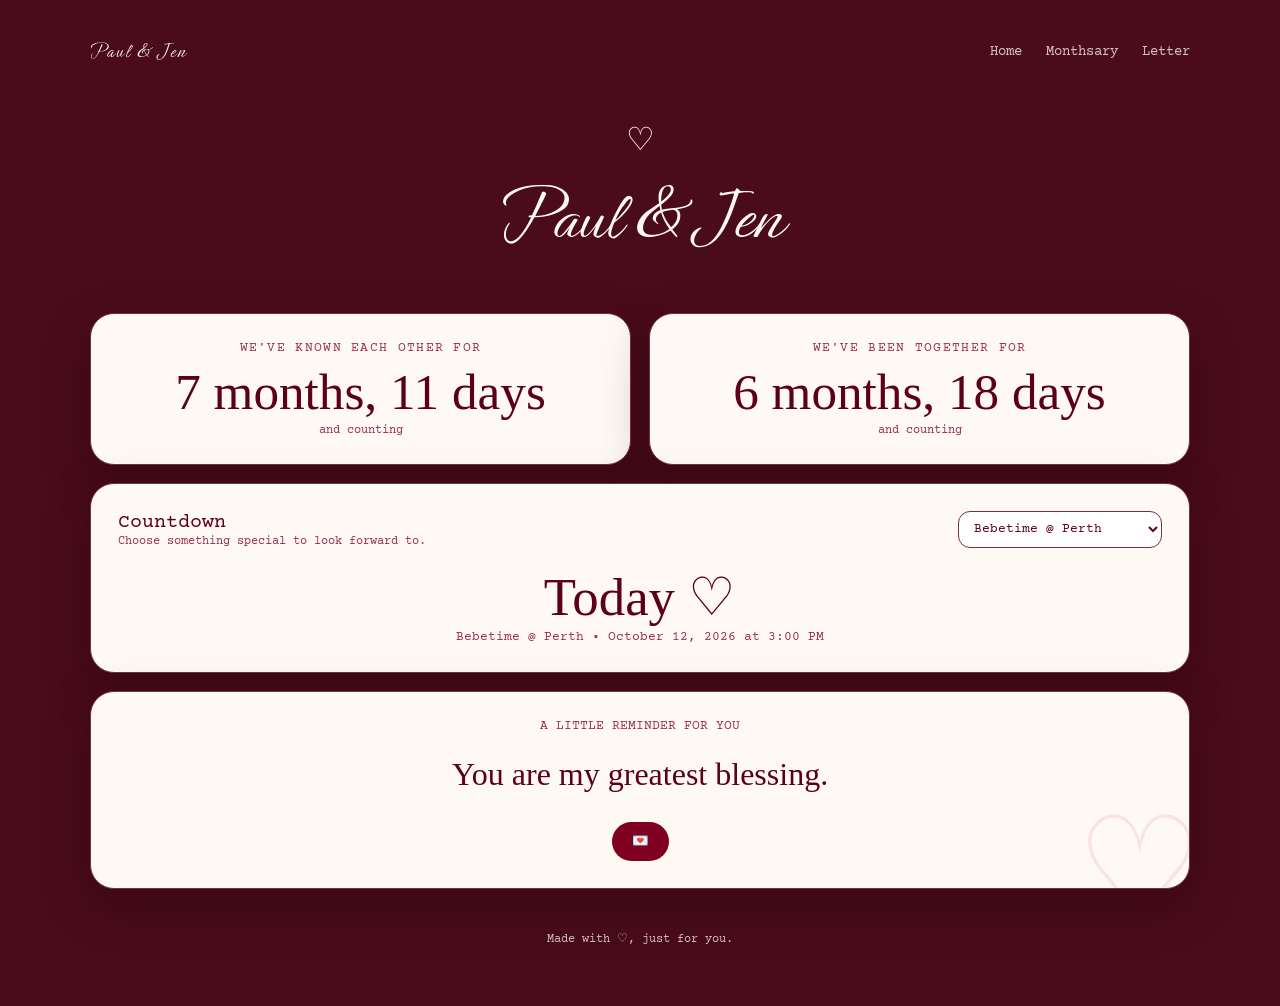
==== commit fe821747: "added bbt @perth" ====
--- a/index.html
+++ b/index.html
@@ -182,6 +182,11 @@
   */
 
   const countdownEvents = [
+    {
+      name: "Bebetime @ Perth",
+      date: "2026-10-12",
+      time: "15:00"
+    },
 
     {
       name: "Our Next Anniversary",
@@ -195,12 +200,7 @@
       time: "00:00"
     },
 
-    {
-      name: "BEBETIME",
-      date: "2026-08-28",
-      time: "06:00"
-    }
-
+    
   ];
 
 
